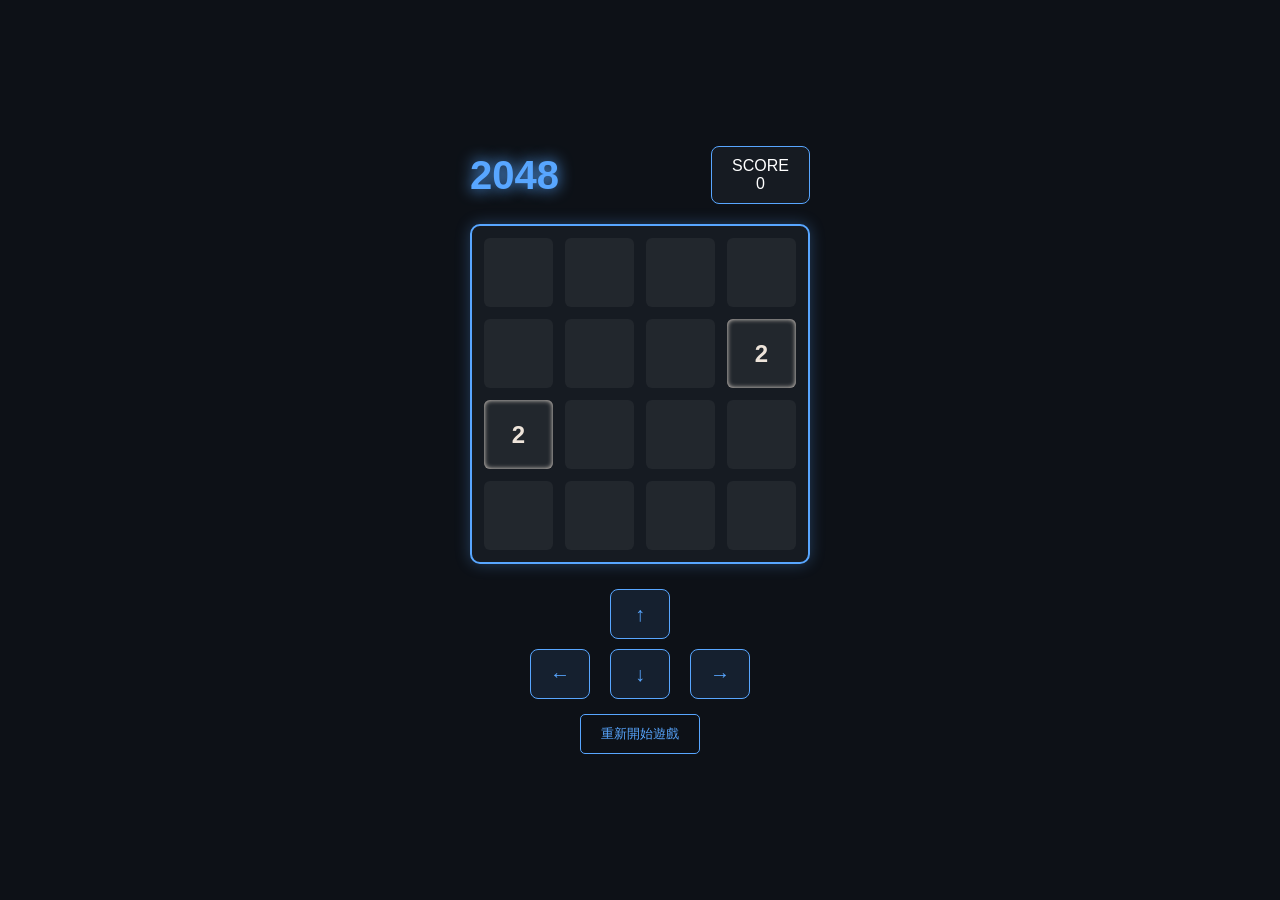
==== index.html @ b6e1716c "Rename index.html.html to index.html" ====
<!DOCTYPE html>
<html lang="zh-TW">
<head>
    <meta charset="UTF-8">
    <meta name="viewport" content="width=device-width, initial-scale=1.0">
    <title>AI 霓虹 2048 修正版</title>
    <link rel="stylesheet" href="style.css">
</head>
<body>
    <div class="header">
        <div class="logo">2048</div>
        <div class="score-box">SCORE<br><span id="score">0</span></div>
    </div>

    <div id="game-board" tabindex="0"></div>

    <div class="controls-pad">
        <button class="arrow-btn" onclick="handleButtonClick('U')">↑</button>
        <div class="middle-row">
            <button class="arrow-btn" onclick="handleButtonClick('L')">←</button>
            <button class="arrow-btn" onclick="handleButtonClick('D')">↓</button>
            <button class="arrow-btn" onclick="handleButtonClick('R')">→</button>
        </div>
    </div>

    <div class="footer-btns">
        <button id="reset-btn">重新開始遊戲</button>
    </div>

    <script src="script.js"></script>
</body>
</html>
---- style.css ----
:root {
    --bg: #0d1117;
    --grid-bg: #161b22;
    --neon: #58a6ff;
    --text: #ffffff;
}

body {
    background-color: var(--bg);
    color: var(--text);
    font-family: 'Segoe UI', Arial, sans-serif;
    display: flex;
    flex-direction: column;
    align-items: center;
    justify-content: center;
    min-height: 100vh;
    margin: 0;
}

.header {
    width: 340px;
    display: flex;
    justify-content: space-between;
    align-items: center;
    margin-bottom: 20px;
}

.logo {
    font-size: 40px;
    font-weight: bold;
    color: var(--neon);
    text-shadow: 0 0 15px var(--neon);
}

.score-box {
    background: var(--grid-bg);
    padding: 10px 20px;
    border-radius: 8px;
    border: 1px solid var(--neon);
    text-align: center;
}

#game-board {
    width: 340px;
    height: 340px;
    background: var(--grid-bg);
    border-radius: 10px;
    display: grid;
    grid-template-columns: repeat(4, 1fr);
    grid-template-rows: repeat(4, 1fr);
    gap: 12px;
    padding: 12px;
    box-sizing: border-box;
    border: 2px solid #30363d;
    outline: none;
}

#game-board:focus {
    border-color: var(--neon);
    box-shadow: 0 0 15px rgba(88, 166, 255, 0.3);
}

.tile {
    width: 100%;
    height: 100%;
    background: rgba(255, 255, 255, 0.05);
    border-radius: 6px;
    display: flex;
    justify-content: center;
    align-items: center;
    font-size: 24px;
    font-weight: bold;
}

.tile[data-value="2"] { color: #eee4da; box-shadow: inset 0 0 5px #eee4da; }
.tile[data-value="4"] { color: #ede0c8; box-shadow: inset 0 0 8px #ede0c8; }
.tile[data-value="8"] { color: #f2b179; text-shadow: 0 0 10px #f2b179; }

.controls-pad { margin-top: 20px; display: flex; flex-direction: column; align-items: center; }
.middle-row { display: flex; gap: 10px; }
.arrow-btn {
    width: 60px; height: 50px; margin: 5px;
    background: rgba(88, 166, 255, 0.1);
    border: 1px solid var(--neon);
    color: var(--neon);
    border-radius: 8px;
    font-size: 20px;
    cursor: pointer;
}

#reset-btn {
    background: transparent;
    color: var(--neon);
    border: 1px solid var(--neon);
    padding: 10px 20px;
    border-radius: 5px;
    cursor: pointer;
    margin-top: 10px;
}
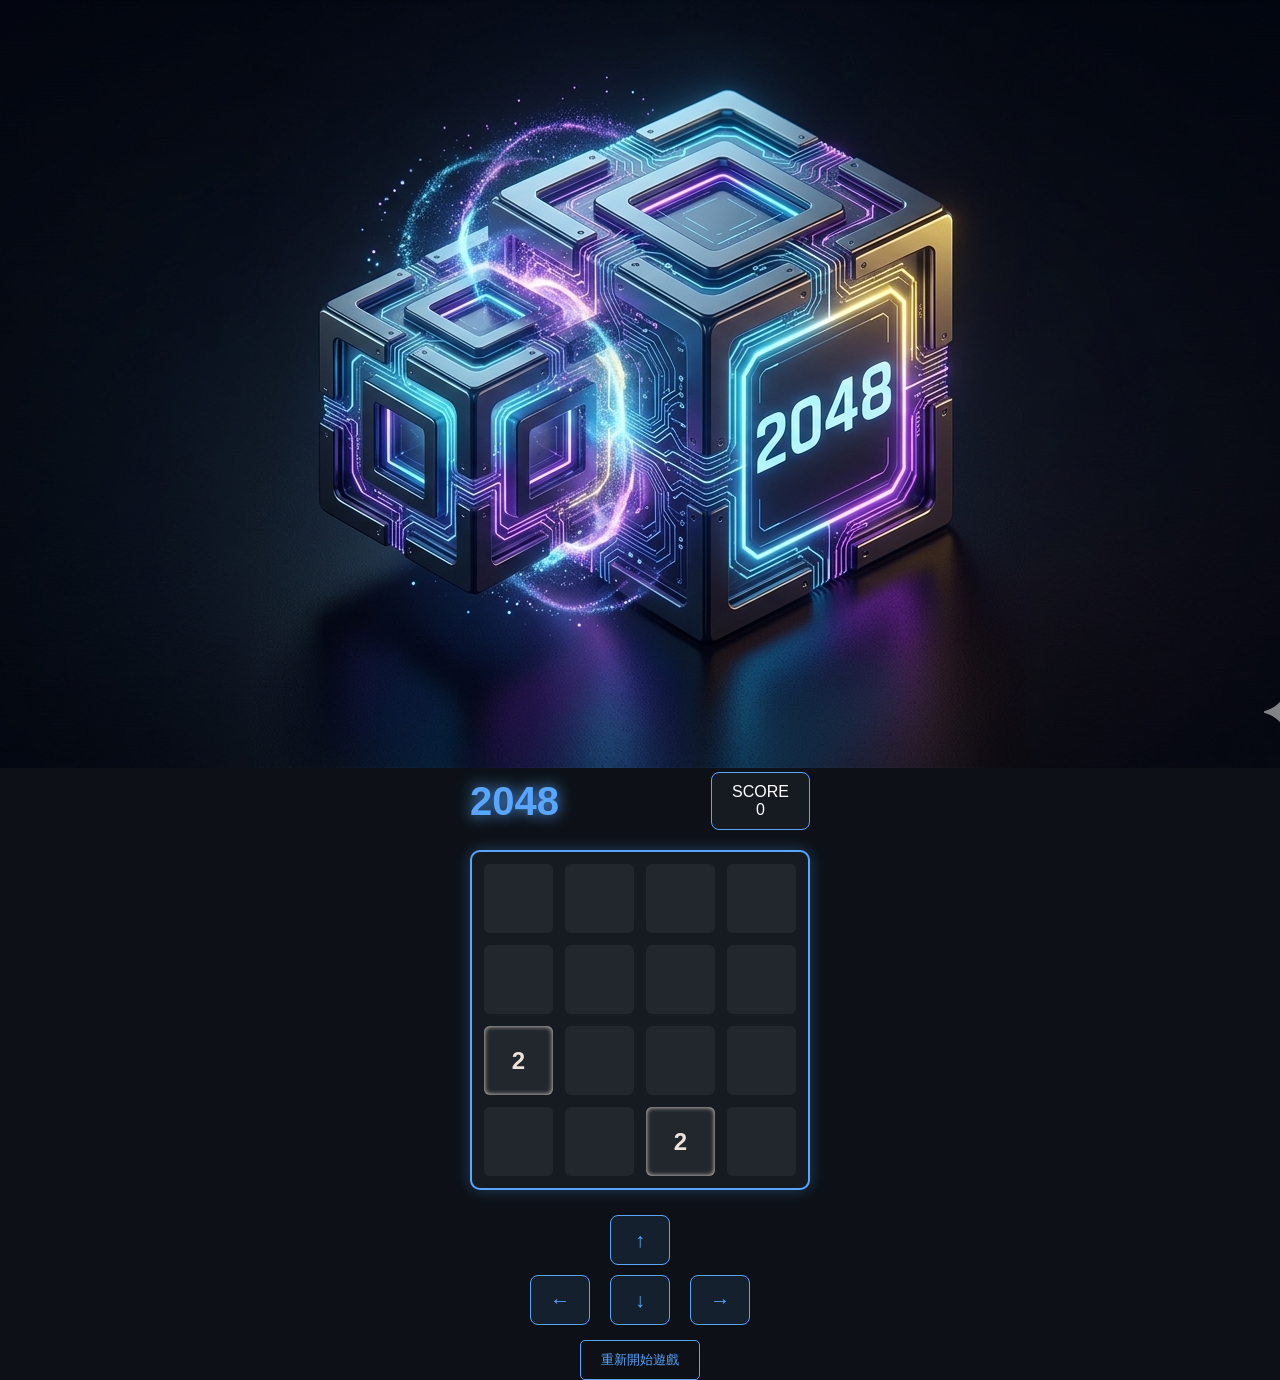
==== commit 9ae6cd00: "Update index.html" ====
--- a/index.html
+++ b/index.html
@@ -7,6 +7,10 @@
     <link rel="stylesheet" href="style.css">
 </head>
 <body>
+    <div class="logo-area">
+        <img src="logo.png" alt="2048 Logo">
+    </div>
+
     <div class="header">
         <div class="logo">2048</div>
         <div class="score-box">SCORE<br><span id="score">0</span></div>
